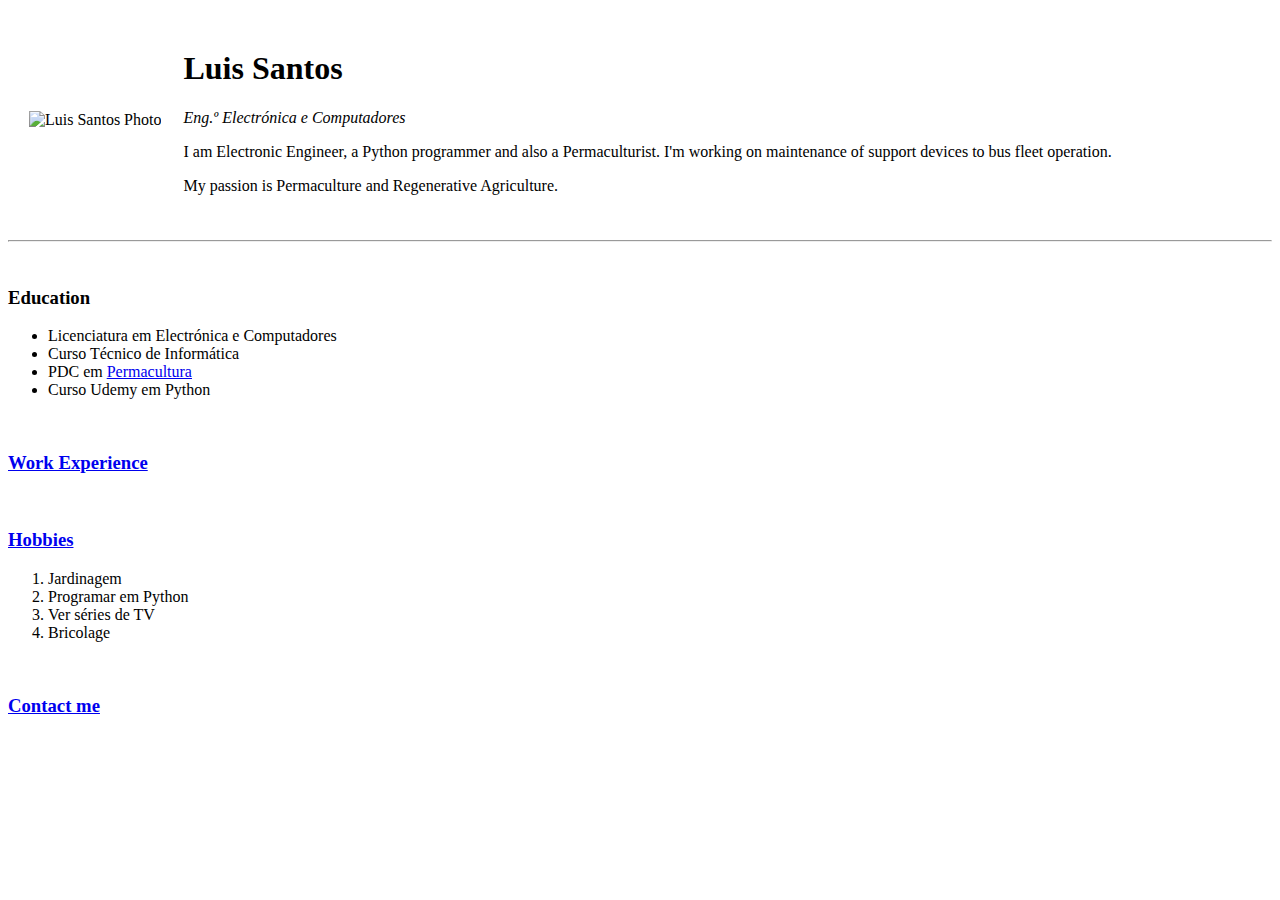
==== index.html @ f622e65f "Add initial cv website files" ====
<!DOCTYPE html>
<html lang="en">
    <head>
        <meta charset="UTF-8" />
        <meta name="viewport" content="width=device-width, initial-scale=1.0" />

        <link rel="stylesheet" href="Index.css" />
        <title>Luis Santos's Personal Site</title>
    </head>
    <body>

        <header>
            <table cellspacing="20">
                <tr>
                    <td><img src="C:\Users\lfili\Downloads\pythonProject\Webp.net-resizeimage.png" alt="Luis Santos Photo"></td>
                    <td><h1>Luis Santos</h1><p><em>Eng.º Electrónica e Computadores</em></p><p>I am Electronic Engineer, a Python programmer and also a Permaculturist. I'm working on maintenance of support devices to bus fleet operation.</p>
                    <p>My passion is Permaculture and Regenerative Agriculture.</p></td>
                </tr>
            </table>
        </header>     
        <hr>
        <br>
        <h3><strong>Education</strong></h3>
        <ul>
            <li>Licenciatura em Electrónica e Computadores</li>
            <li>Curso Técnico de Informática</li>
            <li>PDC em <a href="https://www.permaculturenews.org/">Permacultura</a></li>
            <li>Curso Udemy em Python</li>
        </ul>
        <br>
        <h3><strong><a href="C:\Users\lfili\Downloads\pythonProject\CV.html">Work Experience</a></strong></h3>
        <br>
        <h3><strong><a href="C:\Users\lfili\Downloads\pythonProject\hobbies.html">Hobbies</a></strong></h3>
        <ol>
            <li>Jardinagem</li>
            <li>Programar em Python</li>
            <li>Ver séries de TV</li>
            <li>Bricolage</li>
        </ol>
        <br>
        <h3><strong><a href="C:\Users\lfili\Downloads\pythonProject\contacts.html">Contact me</a></strong></h3>
        <script src="Index.js"></script>
    </body>
</html>
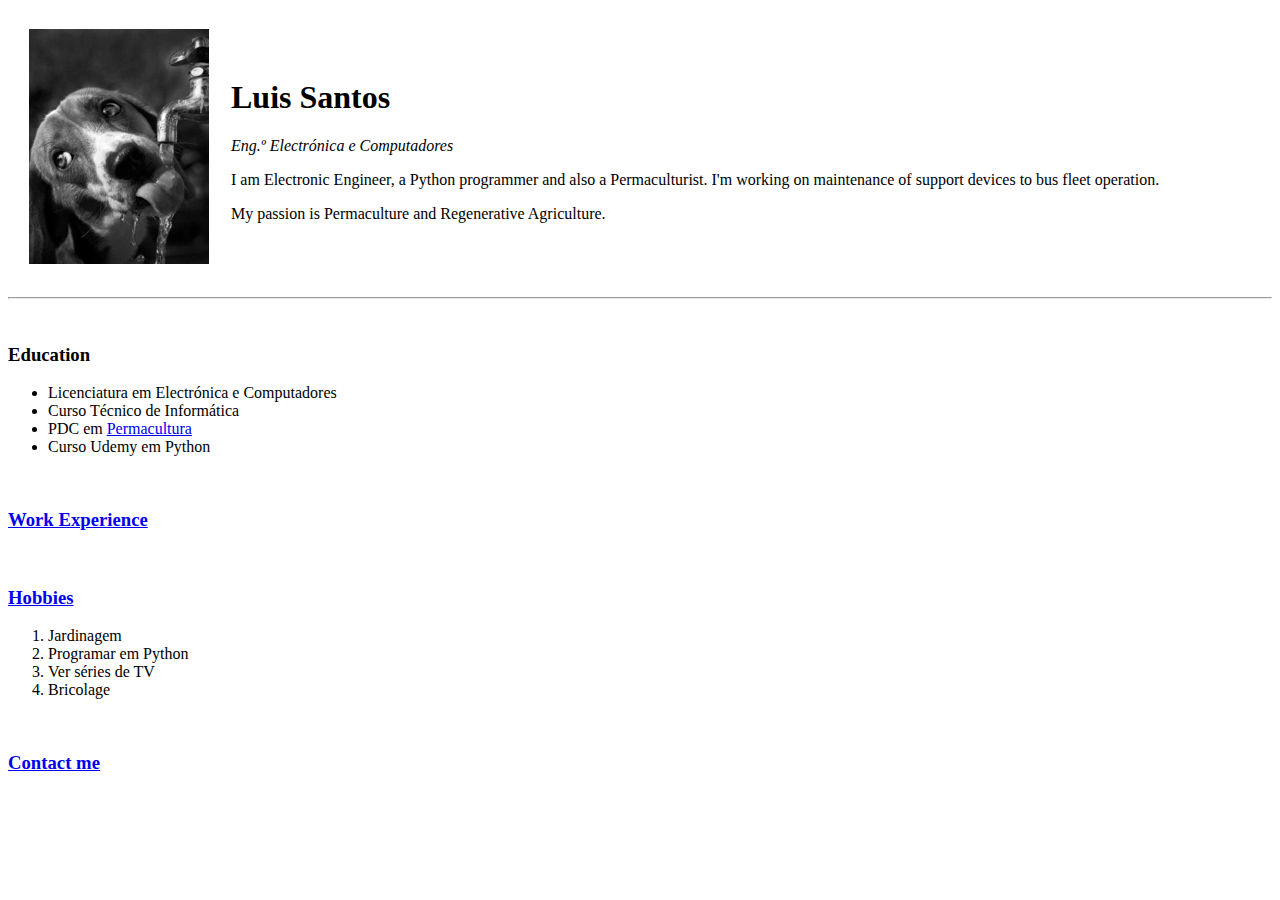
==== commit 1cb3fda5: "Update index.html" ====
--- a/index.html
+++ b/index.html
@@ -12,7 +12,7 @@
         <header>
             <table cellspacing="20">
                 <tr>
-                    <td><img src="C:\Users\lfili\Downloads\pythonProject\Webp.net-resizeimage.png" alt="Luis Santos Photo"></td>
+                    <td><img src="Webp.net-resizeimage.png" alt="Luis Santos Photo"></td>
                     <td><h1>Luis Santos</h1><p><em>Eng.º Electrónica e Computadores</em></p><p>I am Electronic Engineer, a Python programmer and also a Permaculturist. I'm working on maintenance of support devices to bus fleet operation.</p>
                     <p>My passion is Permaculture and Regenerative Agriculture.</p></td>
                 </tr>
@@ -41,4 +41,4 @@
         <h3><strong><a href="C:\Users\lfili\Downloads\pythonProject\contacts.html">Contact me</a></strong></h3>
         <script src="Index.js"></script>
     </body>
-</html>+</html>
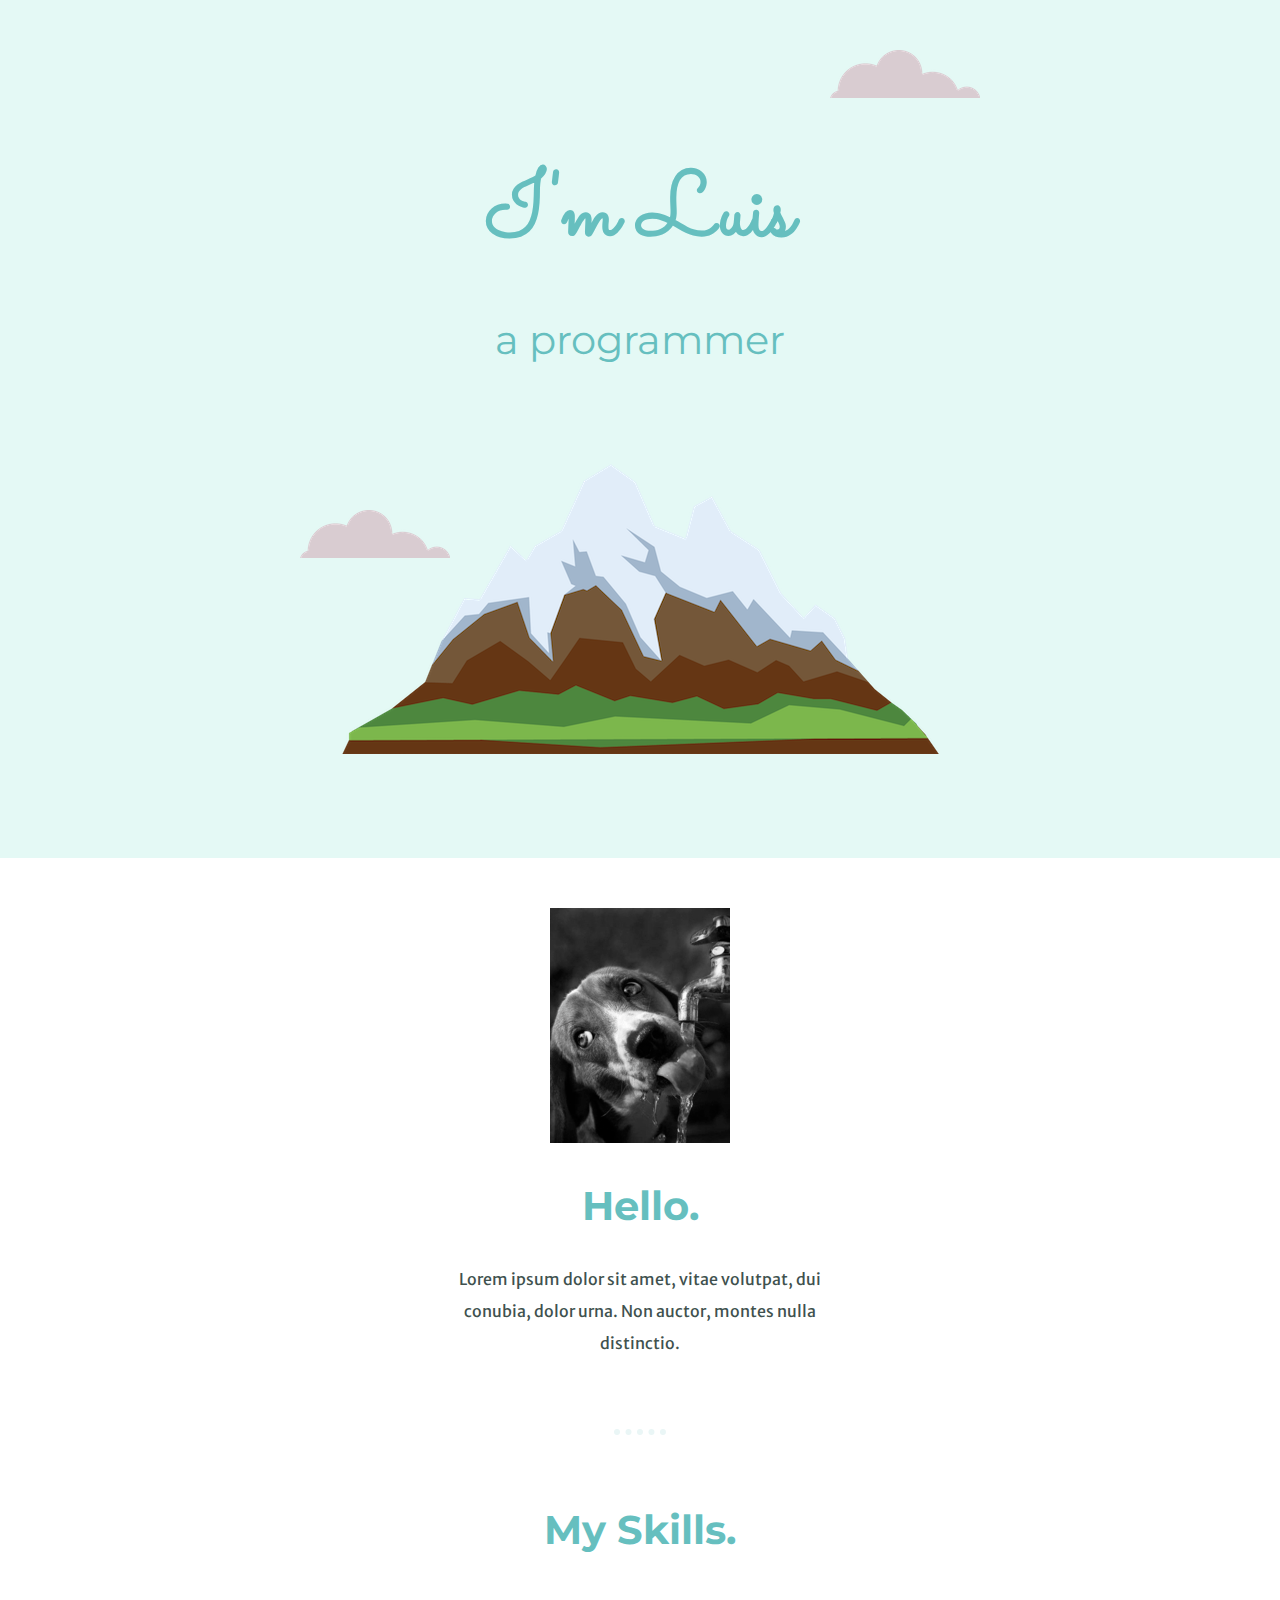
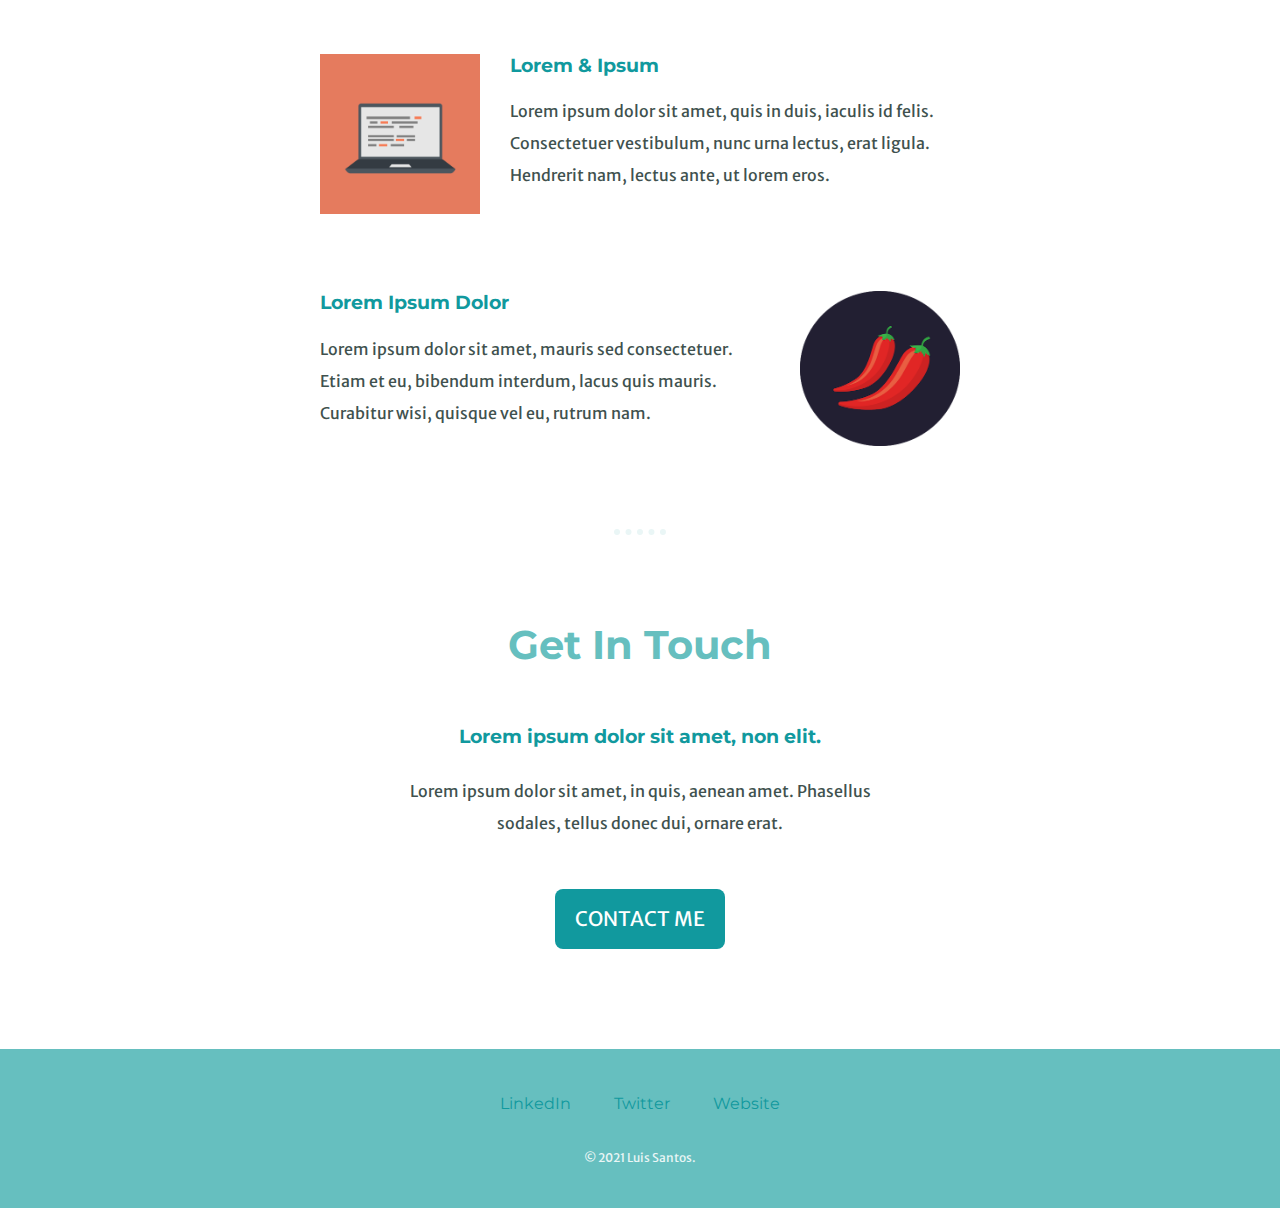
==== commit 54dc20a9: "Add files via upload" ====
--- a/index.html
+++ b/index.html
@@ -4,41 +4,59 @@
         <meta charset="UTF-8" />
         <meta name="viewport" content="width=device-width, initial-scale=1.0" />
 
-        <link rel="stylesheet" href="Index.css" />
+        <link rel="stylesheet" href="CSS/styles.css" />
+        <link rel="icon" href="favicon.ico">
+        <link rel="preconnect" href="https://fonts.gstatic.com">
+        <link href="https://fonts.googleapis.com/css2?family=Merriweather+Sans:wght@300&family=Montserrat&family=Sacramento&display=swap" rel="stylesheet"> 
         <title>Luis Santos's Personal Site</title>
+      
     </head>
     <body>
+        <div class="header">       
+            <img class="upper-cloud" src="images/cloud.png" alt="cloud-img">
+            <h1>I'm Luis</h1>
+            <h2 class="subtitle">a programmer</h2>
+            <img class="bottom-cloud" src="images/cloud.png" alt="cloud-img">
+            <img src="images/mountain.png" alt="mountain-img"> 
+        </div>
 
-        <header>
-            <table cellspacing="20">
-                <tr>
-                    <td><img src="Webp.net-resizeimage.png" alt="Luis Santos Photo"></td>
-                    <td><h1>Luis Santos</h1><p><em>Eng.º Electrónica e Computadores</em></p><p>I am Electronic Engineer, a Python programmer and also a Permaculturist. I'm working on maintenance of support devices to bus fleet operation.</p>
-                    <p>My passion is Permaculture and Regenerative Agriculture.</p></td>
-                </tr>
-            </table>
-        </header>     
-        <hr>
-        <br>
-        <h3><strong>Education</strong></h3>
-        <ul>
-            <li>Licenciatura em Electrónica e Computadores</li>
-            <li>Curso Técnico de Informática</li>
-            <li>PDC em <a href="https://www.permaculturenews.org/">Permacultura</a></li>
-            <li>Curso Udemy em Python</li>
-        </ul>
-        <br>
-        <h3><strong><a href="C:\Users\lfili\Downloads\pythonProject\CV.html">Work Experience</a></strong></h3>
-        <br>
-        <h3><strong><a href="C:\Users\lfili\Downloads\pythonProject\hobbies.html">Hobbies</a></strong></h3>
-        <ol>
-            <li>Jardinagem</li>
-            <li>Programar em Python</li>
-            <li>Ver séries de TV</li>
-            <li>Bricolage</li>
-        </ol>
-        <br>
-        <h3><strong><a href="C:\Users\lfili\Downloads\pythonProject\contacts.html">Contact me</a></strong></h3>
+        <div class="middle-container">
+            <div class="profile">
+              <img src="images/Webp.net-resizeimage.png" alt="photo-profile">
+              <h2>Hello.</h2>
+              <p class="intro">Lorem ipsum dolor sit amet, vitae volutpat, dui conubia, dolor urna. Non auctor, montes nulla distinctio.</p>
+            </div>
+            <hr>
+            <div class="skills">
+              <h2>My Skills.</h2>
+              <div class="skill-row">
+                <img class="photo-skills-1" src="images/computer.png" alt="skills-img">
+                <h3>Lorem & Ipsum</h3>
+                <p>Lorem ipsum dolor sit amet, quis in duis, iaculis id felis. Consectetuer vestibulum, nunc urna lectus, erat ligula. Hendrerit nam, lectus ante, ut lorem eros.</p>
+              </div>
+              <div class="skill-row">
+                <img class="photo-skills-2" src="images/chillies.png" alt="chillies-img">
+                <h3>Lorem Ipsum Dolor</h3>
+                <p>Lorem ipsum dolor sit amet, mauris sed consectetuer. Etiam et eu, bibendum interdum, lacus quis mauris. Curabitur wisi, quisque vel eu, rutrum nam.</p>
+              </div>
+            </div>
+            <hr>
+            <div class="contact-me">
+              <h2>Get In Touch</h2>
+              <h3>Lorem ipsum dolor sit amet, non elit.</h3>
+              <p class="contact">Lorem ipsum dolor sit amet, in quis, aenean amet. Phasellus sodales, tellus donec dui, ornare erat.</p>
+              <a class="btn" href="mailto:name@email.com">CONTACT ME</a>
+            </div>
+          </div>
+          
+          
+          <div class="bottom-container">
+            <a class="footer-link" href="https://www.linkedin.com/">LinkedIn</a>
+            <a class="footer-link" href="https://twitter.com/">Twitter</a>
+            <a class="footer-link" href="https://www.appbrewery.co/">Website</a>
+            <p class="copyright">© 2021 Luis Santos.</p>
+          </div>
+
         <script src="Index.js"></script>
     </body>
-</html>
+</html>--- a/CSS/styles.css
+++ b/CSS/styles.css
@@ -0,0 +1,159 @@
+
+body {
+    color: #40514E;
+    margin:0;
+    text-align: center;
+    font-family: 'Merriweather Sans', sans-serif;
+    
+}
+h1 {
+    margin: 50px auto 0 auto;
+    font-family: 'Sacramento', cursive;
+    font-size: 5.625rem;
+    color: #66BFBF;
+}
+
+h2 {
+    font-family: 'Montserrat', sans-serif;
+    font-size: 2.5rem;
+    color: #66BFBF;
+}
+
+h3 {
+    font-family: 'Montserrat', sans-serif;
+    color: #11999E;
+}
+
+
+a {
+  color: #11999E;
+  text-decoration: none;
+  font-family: 'Montserrat', sans-serif;
+}
+
+a:hover {
+    color: #EAF6F6;
+}
+
+.header {
+    background-color: #e4f9f5;
+    position: relative;
+    padding: 100px;
+    
+}
+
+.middle-container {
+    padding-top: 50px;
+}
+ 
+.middle-container p {
+    line-height: 2;
+}
+
+.bottom-container {
+    background-color: #66BFBF;
+    color: #EAF6F6;
+    padding: 20px 0;
+    padding-top: 30px;
+    line-height: 3;
+}
+
+.upper-cloud {
+
+    position: absolute;
+    right: 300px;
+    top: 50px;
+    
+}
+
+.bottom-cloud {
+    position: absolute;
+    left: 300px;
+    bottom: 300px;
+}
+
+.subtitle {
+    font-weight: normal;
+}
+
+.skill-row {
+    width: 50%;
+    margin: 100px auto 100px auto;
+    text-align: left;
+}
+
+.skill-row p {
+    line-height: 2;
+}
+
+
+.photo-skills-1 {
+    width: 25%;
+    float: left;
+    padding-right: 30px;
+   
+}
+
+.photo-skills-2 {
+    width: 25%;
+    float: right;
+    padding-left: 30px;
+}
+
+hr {
+    border-color: #EAF6F6;
+    border-style: none;
+    border-top-style: dotted ;
+    border-width: 6px;
+    width: 4%;
+    margin: 70px auto;
+}
+
+.contact-me{
+    line-height: 2;
+    margin: 50px auto 50px auto;
+}
+
+.footer-link {
+    color:#11999E;
+    padding: 20px;
+}
+
+.btn {
+    background: #11999E;
+    -webkit-border-radius: 8;
+    -moz-border-radius: 8;
+    border-radius: 8px;
+    color: #FFFFFF;
+    font-family: 'Merriweather Sans', sans-serif;
+    font-size: 20px;
+    padding: 10px 20px;
+    text-decoration: none;
+    display: inline-block;
+    cursor: pointer;
+    text-align: center;
+    margin: 50px auto;
+ }
+ 
+ .btn:hover {
+    border: solid #30E3CB 1px;
+    background: #30E3CB;
+    -webkit-border-radius: 8px;
+    -moz-border-radius: 8px;
+    border-radius: 8px;
+    text-decoration: none;
+ }
+
+ .intro {
+    width: 30%;
+    margin: auto;
+ }
+
+ .contact {
+    width: 40%;
+    margin: auto;
+ }
+
+ .copyright {
+    font-size: 0.75rem;
+ }